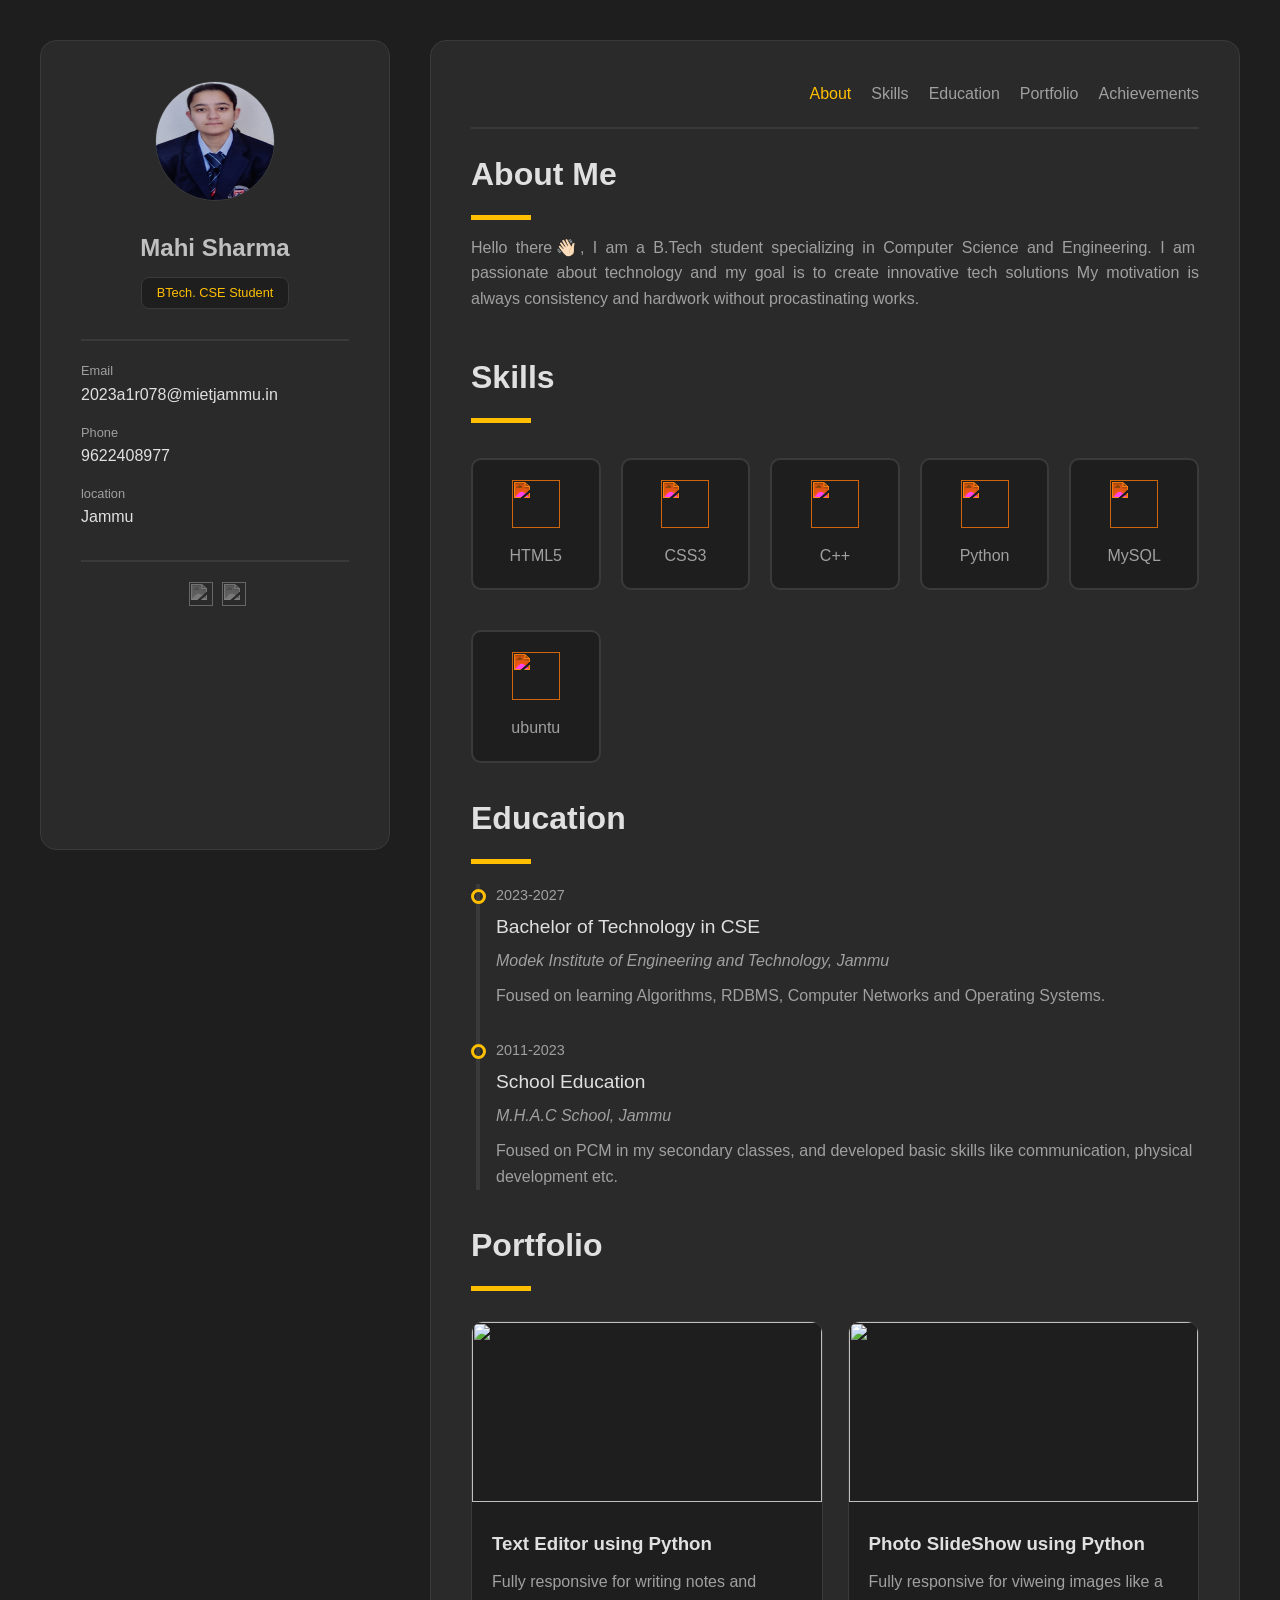
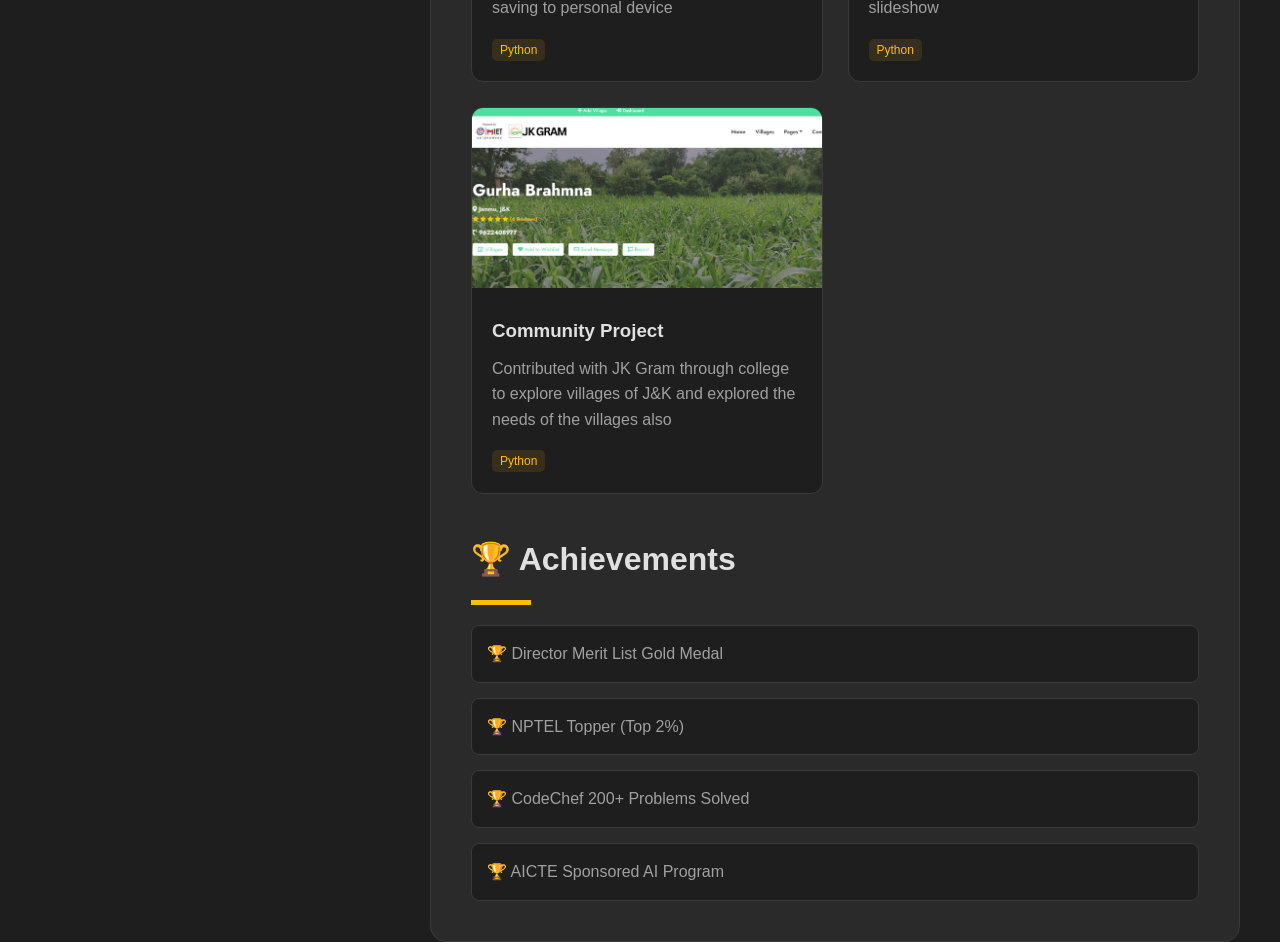
==== index.html @ b05ddf2f "index.html" ====
<!DOCTYPE html>
<html lang="en">
<head>
    <meta charset="UTF-8">
    <meta name="viewport" content="width=device-width, initial-scale=1.0">
    <title>Profile Portfolio</title>
    <link rel="stylesheet" href="./style_portfolio.css">
</head>
<body>
    <div class="main-container">

        <!-- side bar-->
        <div class="sidebar">
            <!-- profile -->
            <div class="profile">
                <img src="./IMG_20241109_184300_1 (3).jpg" alt="Image not found">
                <h2>Mahi Sharma</h2>
                <p>BTech. CSE Student</p>

            </div>
             <!-- contact -->
             <div class="contact">
                <div class="email">
                    <h3 class="label">Email</h3>
                    <a href="mailto:2023a1r078@mietjammu.in" class="value">2023a1r078@mietjammu.in</a>
                </div>
        
                <div class="phone">
                    <h3 class="label">Phone</h3>
                    <a href="tel:9622408977" class="value">9622408977</a>
                </div>
                <div class="Location">
                    <h3 class="label">location</h3>
                    <p class="value">Jammu</p>
                </div>

             </div>
             <!-- social media-->
             <div class="social">
                <a href="https://github.com/MAHISHARMA-2023A1R078"><img src="https://simpleicons.org/icons/github.svg"></a>
                <a href="https://www.linkedin.com/in/mahi-sharma-91292b2a6/?lipi=urn%3Ali%3Apage%3Ad_flagship3_profile_view_base_contact_details%3BTURhG%2B%2FARxe5LaQMdCA8BA%3D%3D"><img src="https://www.svgrepo.com/show/16193/linkedin-logo.svg"></a>


             </div>
        </div>

        <!--  main-content -->
        <div class="main-content">
            <!-- Navigation -->
            <div id="navigation">
                <nav>
                    <a href="#about" class="active">About</a>
                    <a href="#skills">Skills</a>
                    <a href="#education">Education</a>
                    <a href="#portfolio"> Portfolio</a>
                    <a href="#achievements">Achievements</a>
                </nav>
            </div>

            <!-- About me -->
            <div id="about">
                <h2 class="heading">About Me</h2>
                <div class="line"></div>
                <p class="content">Hello there👋🏻, 
                   I am a B.Tech student specializing in Computer Science and Engineering. 
                   I am passionate about technology and my goal is to create innovative tech solutions
                   My motivation is always consistency and hardwork without procastinating works.
                </p>
                
            </div>
            <!-- Skills -->
            <div id="skills">
                <h2 class="heading">Skills</h2>
                <div class="line"></div>
                <div class="grid-container">
                    <div class="item">
                        <img src="https://simpleicons.org/icons/html5.svg" alt="">
                        <h3>HTML5</h3>
                    </div>
                    <div class="item">
                        <img src="https://simpleicons.org/icons/css.svg" alt="">
                        <h3>CSS3</h3>
                    </div>
                    <div class="item">
                        <img src="https://simpleicons.org/icons/cplusplus.svg" alt="">
                        <h3>C++</h3>
                    </div>
                    <div class="item">
                        <img src="https://simpleicons.org/icons/python.svg" alt="">
                        <h3>Python</h3>
                    </div>
                    <div class="item">
                        <img src="https://simpleicons.org/icons/mysql.svg" alt="">
                        <h3>MySQL</h3>
                    </div>
                    <div class="item">
                        <img src="https://simpleicons.org/icons/ubuntu.svg" alt="">
                        <h3>ubuntu</h3>
                    </div>
                </div>

            </div>
            <!-- Education -->
            <div id="education">
                <h2 class="heading">Education</h2>
                <div class="line"></div>
                <div class="edtech">
                    <div class="edfirst">
                        <div class="year">2023-2027</div>
                        <h3 class="degree">Bachelor of Technology in CSE</h3>
                        <p class="college">Modek Institute of Engineering and Technology, Jammu</p>
                        <p class="work">Foused on learning Algorithms, RDBMS, Computer Networks and Operating Systems.</p>
                        <div class="goal"></div>
                    </div>
                    <div class="edsecond">
                        <div class="year">2011-2023</div>
                        <h3 class="degree">School Education</h3>
                        <p class="college">M.H.A.C School, Jammu</p>
                        <p class="work">Foused on PCM in my secondary classes, and developed basic skills like communication, physical development etc.</p>
                        <div class="goal"></div>
                    </div>
                    <div class="liner"></div>
                </div>
            </div>
            <!-- Portfolio -->
            <div id="portfolio">
                <h2 class="heading">Portfolio</h2>
                <div class="line"></div>
                <div class="project-container">
                    <div class="project">
                        <img src="https://i.ytimg.com/vi/1H8_baIvodA/sddefault.jpg" alt="">
                        <div class="card">
                            <h3>Text Editor using Python</h3>
                            <p>Fully responsive for writing notes and saving to personal device</p>
                            <span>Python</span>
                        </div>
                    </div>
                    <div class="project">
                        <img src="https://i.ytimg.com/vi/_jgw7N3Iq7M/hq720.jpg?sqp=-oaymwE7CK4FEIIDSFryq4qpAy0IARUAAAAAGAElAADIQj0AgKJD8AEB-AH-CYAC0AWKAgwIABABGCwgWyh_MA8=&rs=AOn4CLD88LDw3wIp6yeGvsnVzyhh04H8mg" alt="">
                        <div class="card">
                            <h3>Photo SlideShow using Python</h3>
                            <p>Fully responsive for viweing images like a slideshow</p>
                            <span>Python</span>
                        </div>
                    </div>
                    <div class="project">
                        <a href="https://community.mietjmu.in/hotel/Gurha-Brahmna" target="_blank">
                            <img src="./Screenshot 2026-03-19 131323.png" alt="Image not found">
                            <div class="card">
                                <h3>Community Project</h3>
                                <p>Contributed with JK Gram through college to explore villages of J&K and explored the needs of the villages also</p>
                                <span>Python</span>
                            </div>
                        </a>
                    </div>
            
                </div>

            </div>
            <!--Achievements-->
            <div id="achievements">
                <h2 class="heading">🏆 Achievements</h2>
                <div class="line"></div>
                <div class="ach-container">
                    <a href="./IMG_20251011_164500.jpg" target="_blank" class="ach">
                        Director Merit List Gold Medal
                    </a>
                    <a href="./Screenshot 2026-03-19 135424.png" target="_blank" class="ach">
                        NPTEL Topper (Top 2%)
                    </a>

                    <a href="./1000039396.png" target="_blank" class="ach">
                        CodeChef 200+ Problems Solved
                    </a>

                    <a href="./gmail_images20260319_135039.png" target="_blank" class="ach">
                        AICTE Sponsored AI Program
                    </a>
                </div>

            </div>
            
        </div>

    </div>
</body>
</html>
---- style_portfolio.css ----
*{
    padding:0;
    margin:0;
    box-sizing:border-box;
}

/* for main body */

body{
    background-color: #1e1e1e;
    font-family: sans-serif;
    color: #a0a0a0; /*text color */
    line-height: 1.6; /* line ke bichmein height */
    

}

.main-container{
    display: grid;
    max-width: 1200px;
    grid-template-columns: 350px 1fr; /* first col 350px and agla wla ke liye remaining space bcha hua dusre ko miljayega */
    gap: 40px;
    padding-top: 40px;
    margin: auto; /* display flags, justify content : no need , auto se left right automat set not top bottom5*/


}

.sidebar{
    height: 90vh; /* sid bar height: 90 view port height */
    background-color: #2a2a2a;
    border: 1px solid #3a3a3a;
    border-radius: 16px;
    padding: 40px;
    position: sticky;
    top: 40px;
}

.main-content{
    /* height: 90vh;  ab height content ke hisaaab se khud fit hogi*/
    background-color: #2a2a2a;
    border: 1px solid #3a3a3a;
    border-radius: 16px;
    padding: 40px;
}


/* Profile section */
.profile{
    text-align: center;
}

.profile img{
    height: 120px;
    width: 120px;
    border-radius:50%;
    border: 1px solid #3a3a3a;

}

.profile h2{
    font-size: 1.5rem;
    font-weight: 700;
    margin-top: 20px;
    color: #c0c0c0;
}

.profile p{
    background-color: #1e1e1e;
    padding: 5px 15px;
    color: #FFBF00;
    border: 1px solid #3a3a3a;
    font-size: 0.8rem;
    border-radius: 8px;
    display: inline-block;
    margin-top: 10px;
}

/* contact information */

.contact{
    margin-top: 30px;
    border-top: 2px solid #3a3a3a;
    padding-top: 20px;

}

.label{
    font-weight: 500;
    font-size: 0.8rem;
    color: #a0a0a0;
}


.value{
    color: #e0e0e0;
    text-decoration: none; /* no need to MARK AS special niche line mat dikhao */

}

.email,.phone{
    margin-bottom:15px;

}

.social{
    margin-top: 30px;
    border-top: 2px solid #3a3a3a;
    padding-top: 20px;
    text-align: center;

}

.social img{
    height: 24px;
    width: 24px;
    margin-left: 5px;
    filter: grayscale(1) invert(0.7);
    transition: filter 0.3s ease;  /*transition filter propertry pr 0.3s ke liye */

}

.social img:hover{
    filter: grayscale(0) invert(0);
}


/* Main Content */

/* Navigation */
#navigation{ /*side tabs at top */
    border-bottom: 2px solid #3a3a3a;
    margin-bottom: 20px;
    padding-bottom: 20px;
}

nav{
    display: flex;
    justify-content: flex-end;
    gap: 20px;
}

nav a{ /* nav ke andar anchor tag */
    text-decoration: none;
    color: #a0a0a0;
    font-weight: 500;
    transition: color 0.3s ease;
}

.active, nav a:hover{ /*sirf about ka color yellow ha tbhi alag se class di isse */
    color: #FFBF00;
}


/* about me */

.heading{
    color: #e0e0e0;
    font-size: 2rem;
    margin-bottom: 15px;
}

.line{
    width: 60px;
    height: 5px;
    background-color: #FFBF00;
    margin-bottom: 15px;
}

.content{
    text-align: justify;
    color: #a0a0a0;
}

#about{
    margin-bottom: 40px;
}


/* Skills Section */
.grid-container{
    display: grid;
    grid-template-columns: repeat(auto-fit, minmax(120px,1fr));
    gap: 20px;

}


.item{
    padding: 20px;
    border-radius: 10px;                                                                                                                                                                                                        
    border: 2px solid #3a3a3a;
    background-color: #1e1e1e;
    text-align: center;
    margin-top: 20px;
    transition: transform 0.3s ease, box-shadow 0.3s ease;

}


.item img{
    height: 48px;
    width: 48px;
    filter: invert(75%) sepia(50%) saturate(1000%) hue-rotate(350deg) brightness(110%) contrast(101%);
    margin-bottom: 15px;
}


.item h3{
    font-size: 1rem;
    font-weight: 500;
}

.item:hover{
    transform: scale(1.1);
    box-shadow: 0px 0px 10px 5px rgba(0,0,0,0.3);
}

/* Education */
#education{
    margin-top: 30px;
}

.edtech{
    position: relative;
    margin-top: 20px;
}

.year{
    font-size: 0.9rem;
    color: #a0a0a0;
    margin-bottom: 5px;
}

.degree{
    color: #e0e0e0;
    font-size: 1.2rem;
    font-weight: 500;
    margin-bottom: 5px;
}

.college{
    font-style: italic;
    color: #a0a0a0;
    margin-bottom: 10px;
}

.work{
    color: #a0a0a0;
}

.edfirst, .edsecond{
    margin-bottom: 30px;
    padding-left: 25px;
    position: relative;


}


.goal{
    height: 15px;
    width: 15px;
    border: 3px solid #FFBF00;
    border-radius: 50%;
    position: absolute; /*parent : edfirst, and edsecond (relative) ke comparison mein absolute*/
    top: 5px;
    left: 0px;
    z-index: 5; /*circle(gola) line se upar agye using this z-index*/
}


.liner{
    position: absolute;
    width: 2px;
    top: 0px;
    bottom: 0px;
    left: 5px;
    border: 2px solid #3a3a3a;

}


/* Portfolio */
.project-container{
    margin-top: 30px;
    display: grid;
    grid-template-columns: 1fr 1fr; /* 2 fractions mein divide */
    gap: 25px;
}

.project{
    background-color: #1e1e1e;
    border-radius: 12px;
    border: 1px solid #3a3a3a;
    overflow: hidden;
    transition: transform 0.5s ease, box-shadow 0.5s ease;

}

.project:hover{
    transform: translateY(-10px);
    box-shadow: 0px 0px 10px 5px rgba(0,0,0,0.3);
}
.project img{
    height: 180px;
    width: 100%;
    object-fit: cover; /* img ki dimension ko pura zoom out fit krdeta ha */
}

.card{
    padding: 20px;
}

.card h3{
    color: #e0e0e0;
    margin-bottom: 10px;
}

.card p{
    color: #a0a0a0;
    line-height: 1.6;
    margin-bottom: 15px;
}

.card span{
    background-color: rgba(255,191,0,0.1);
    color: #FFBF00;
    padding: 4px 8px;
    border-radius: 5px;
    font-size: 0.75rem;
    margin-right: 5px;
}

/* to make this website responsive */

@media screen and (max-width: 1200px) {
    .main-container{
        grid-template-columns: 1fr;
        padding: 20px;
    }

    .sidebar{
        position: static;
        height: auto;
    }
}


@media screen and (max-width:750px){
    .project-container{
        grid-template-columns: 1fr;
    }

    #navigation nav{
        justify-content: center;
        flex-wrap: wrap;
    }

    .sidebar{
        display: flex;
        justify-content: center;
        gap: 40px;
    }
}

/*project community */
.project a{
    text-decoration: none;
    color: inherit;
    display: block;
    height: 100%;
    width: 100%;
}

.project a:hover{
    color: inherit;
}

.project a:visited{
    color: inherit;
}

.project a:active{
    color: inherit;
}


/*Acheivements*/ 
#achievements{
    margin-top: 40px;
}

.ach-container{
    margin-top: 20px;
    display: flex;
    flex-direction: column;
    gap: 15px;
}

.ach{
    text-decoration: none;
    border: 1px solid #3a3a3a;
    background-color: #1e1e1e;
    padding: 15px;
    border-radius: 8px;

    color: #a0a0a0;   /* same as site text */

    transition: transform 0.5s ease,
                box-shadow 0.5s ease,
                color 0.3s ease;
}

.ach:hover{
    transform: translateY(-10px);
    box-shadow: 0px 0px 10px 5px rgba(0,0,0,0.3);
    color: #FFBF00;
}

.ach::before{
    content: "🏆 ";
}

/* glow effect */
.ach:hover{
    transform: translateY(-10px);
    box-shadow: 0px 0px 12px 2px rgba(255,191,0,0.3);
    color: #FFBF00;
}

/*slide effect*/
/* .ach:hover{
    transform: translateY(-10px) translateX(3px);
    box-shadow: 0px 0px 10px 5px rgba(0,0,0,0.3);
    color: #FFBF00;
} */

/*emojii blink*/
.ach:hover::before{
    animation: blink 0.8s infinite;
}

@keyframes blink{
    0%{ opacity:1; }
    50%{ opacity:0.4; }
    100%{ opacity:1; }
}
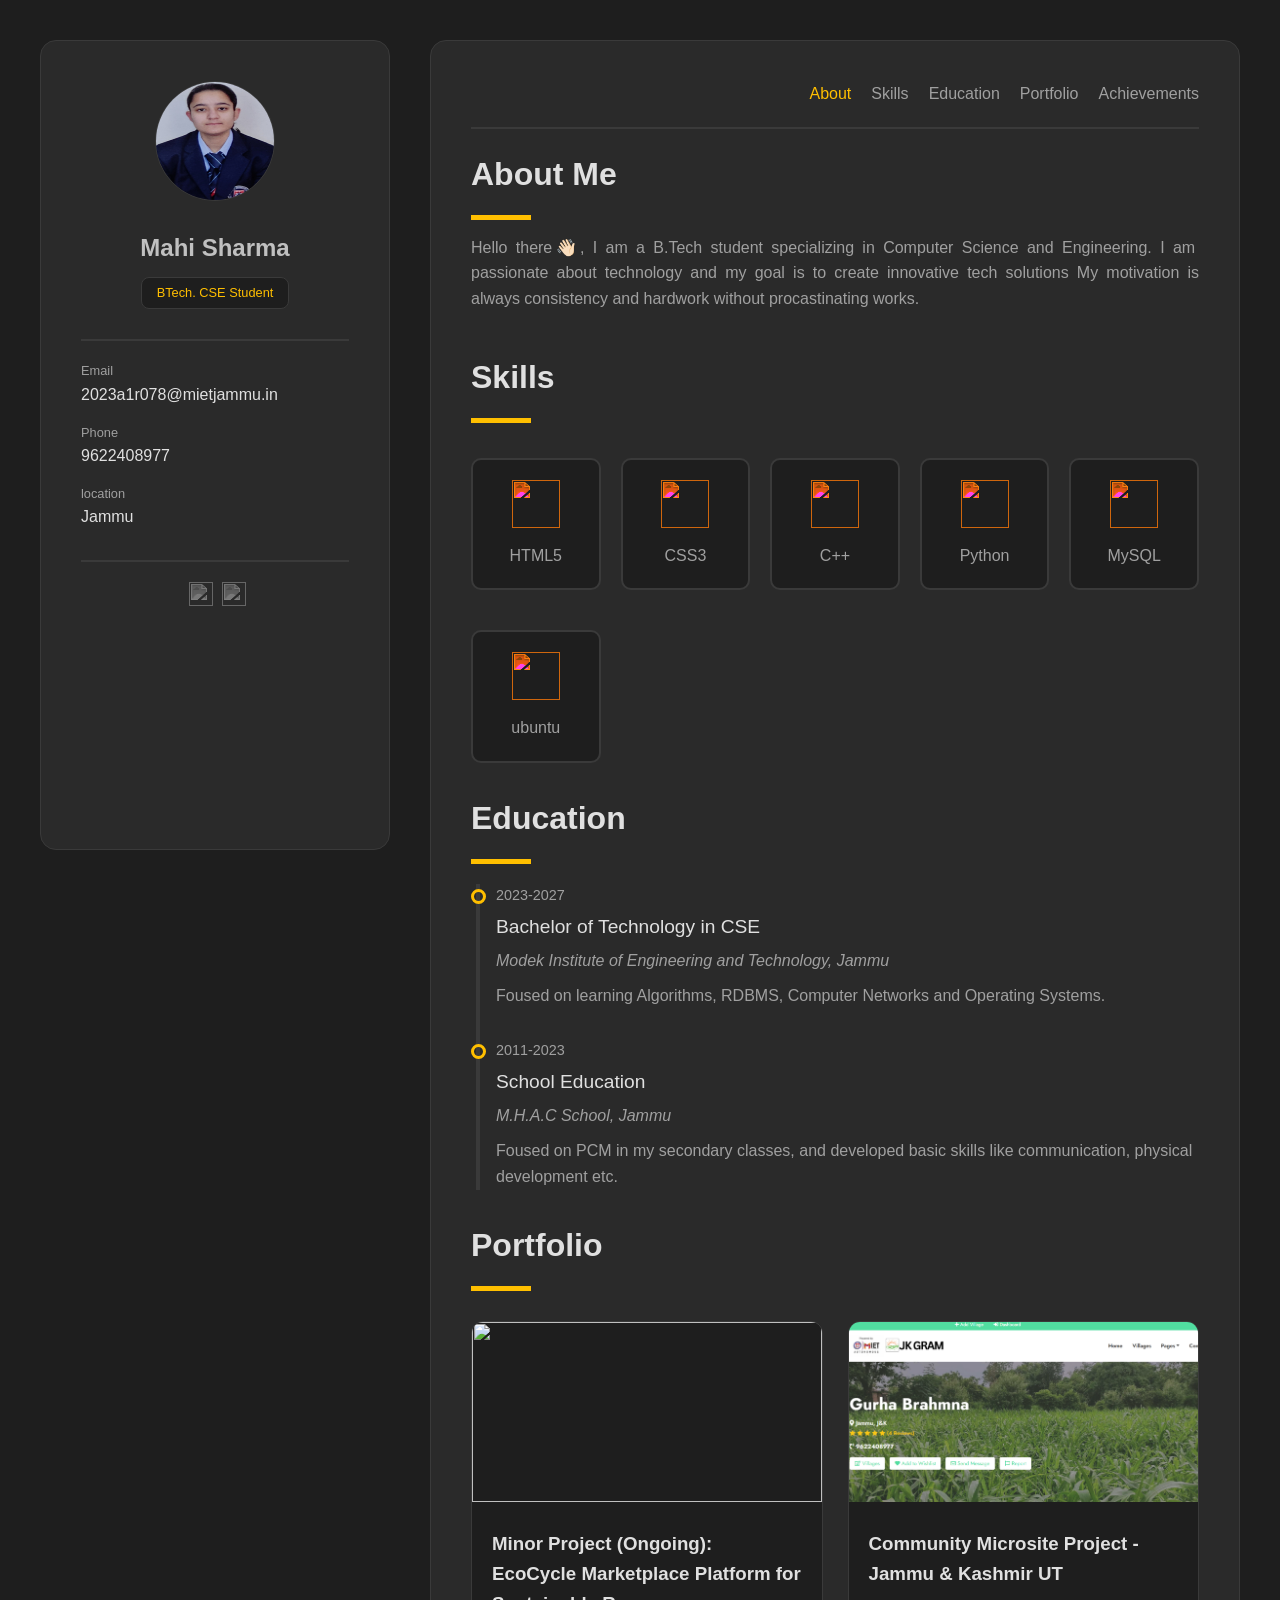
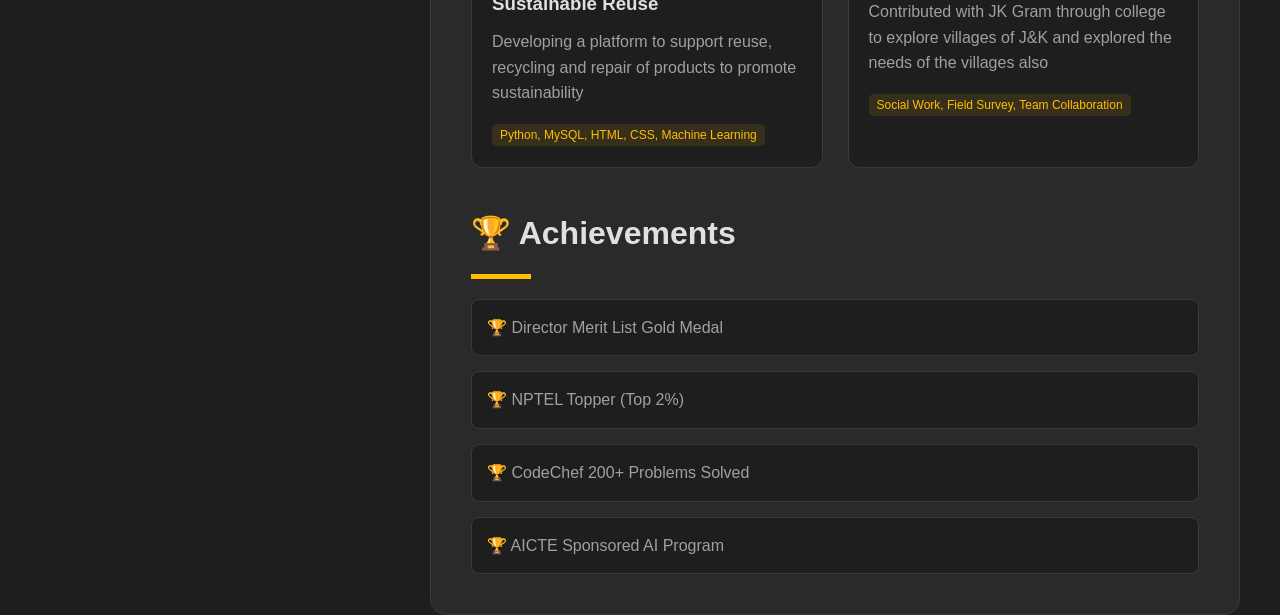
==== commit 0b22278e: "index.html" ====
--- a/index.html
+++ b/index.html
@@ -127,29 +127,22 @@
                 <h2 class="heading">Portfolio</h2>
                 <div class="line"></div>
                 <div class="project-container">
+                    
                     <div class="project">
-                        <img src="https://i.ytimg.com/vi/1H8_baIvodA/sddefault.jpg" alt="">
+                        <img src="https://img.freepik.com/free-vector/flat-design-circular-economy-infographic_23-2149195974.jpg" alt="">
                         <div class="card">
-                            <h3>Text Editor using Python</h3>
-                            <p>Fully responsive for writing notes and saving to personal device</p>
-                            <span>Python</span>
-                        </div>
-                    </div>
-                    <div class="project">
-                        <img src="https://i.ytimg.com/vi/_jgw7N3Iq7M/hq720.jpg?sqp=-oaymwE7CK4FEIIDSFryq4qpAy0IARUAAAAAGAElAADIQj0AgKJD8AEB-AH-CYAC0AWKAgwIABABGCwgWyh_MA8=&rs=AOn4CLD88LDw3wIp6yeGvsnVzyhh04H8mg" alt="">
-                        <div class="card">
-                            <h3>Photo SlideShow using Python</h3>
-                            <p>Fully responsive for viweing images like a slideshow</p>
-                            <span>Python</span>
+                            <h3>Minor Project (Ongoing): EcoCycle Marketplace Platform for Sustainable Reuse</h3>
+                            <p>Developing a platform to support reuse, recycling and repair of products to promote sustainability</p>
+                            <span>Python, MySQL, HTML, CSS, Machine Learning</span>
                         </div>
                     </div>
                     <div class="project">
                         <a href="https://community.mietjmu.in/hotel/Gurha-Brahmna" target="_blank">
                             <img src="./Screenshot 2026-03-19 131323.png" alt="Image not found">
                             <div class="card">
-                                <h3>Community Project</h3>
+                                <h3>Community Microsite Project - Jammu & Kashmir UT</h3>
                                 <p>Contributed with JK Gram through college to explore villages of J&K and explored the needs of the villages also</p>
-                                <span>Python</span>
+                                <span>Social Work, Field Survey, Team Collaboration</span>
                             </div>
                         </a>
                     </div>
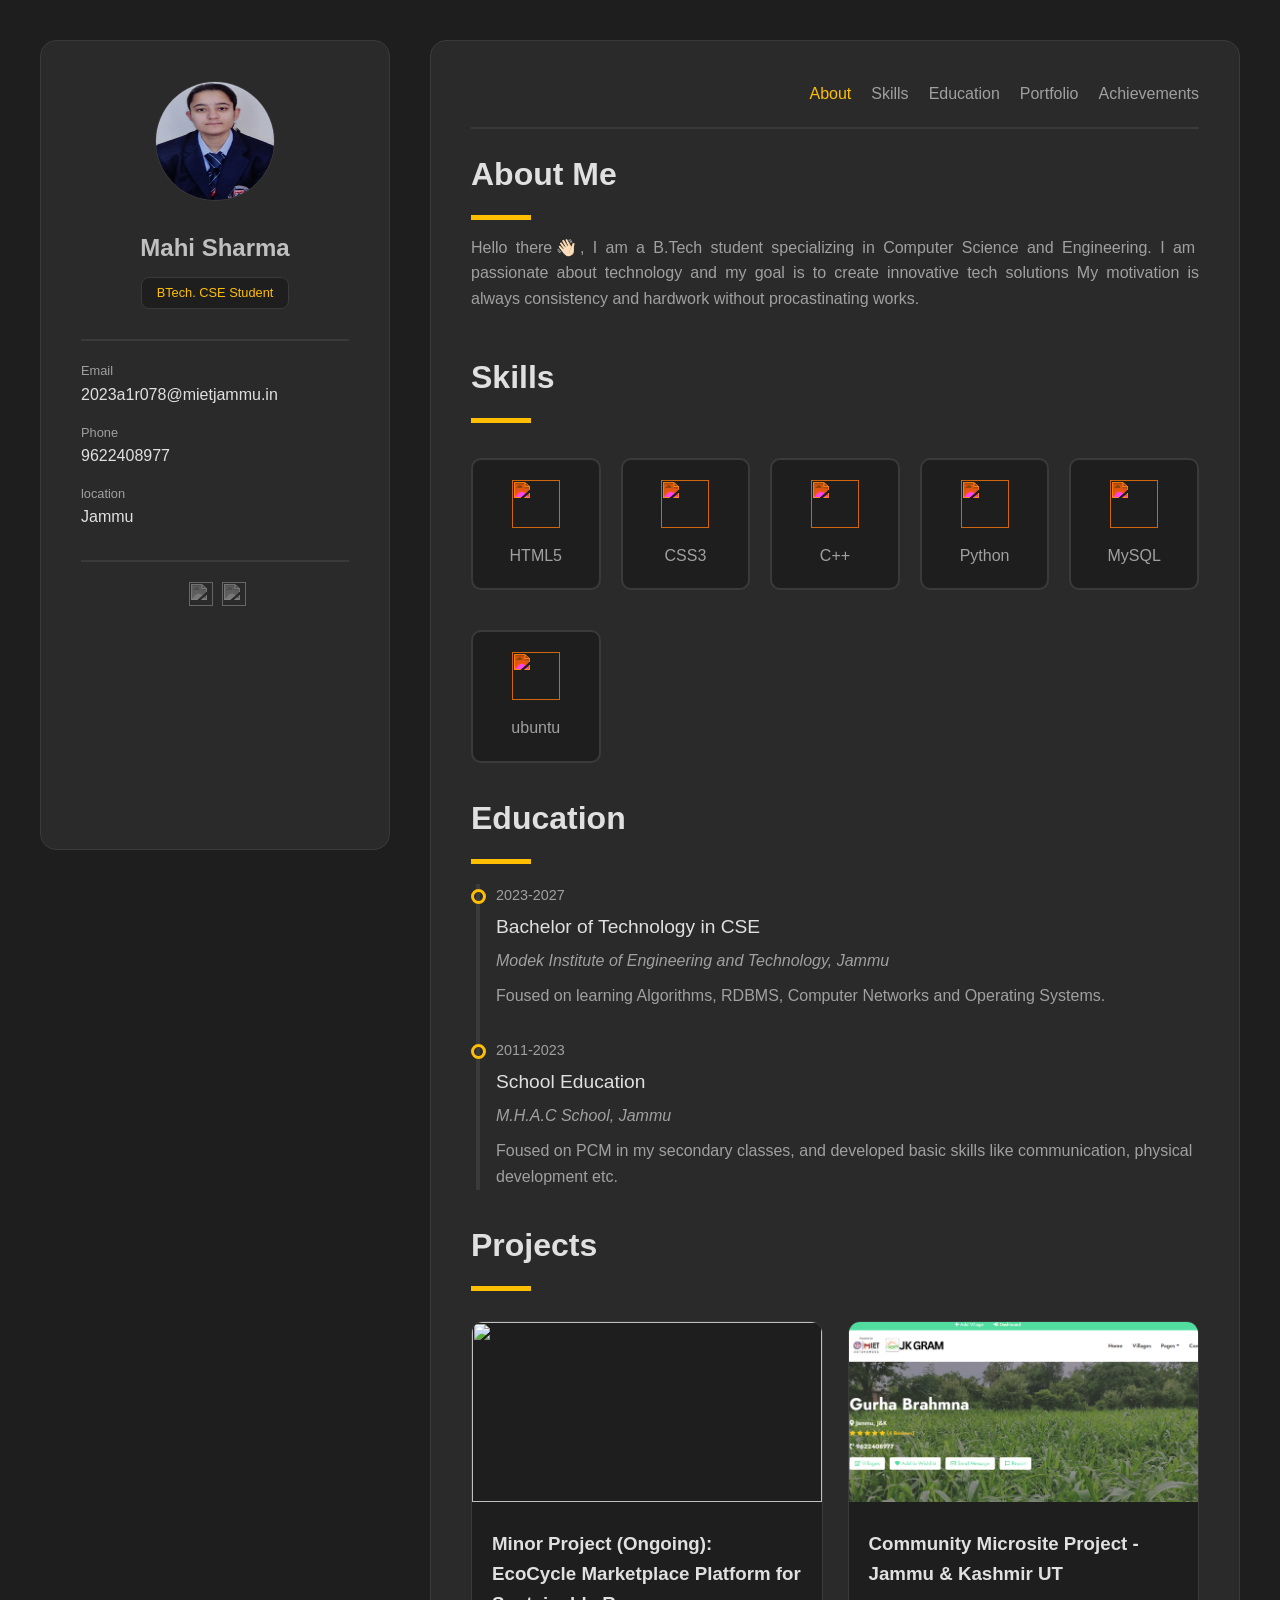
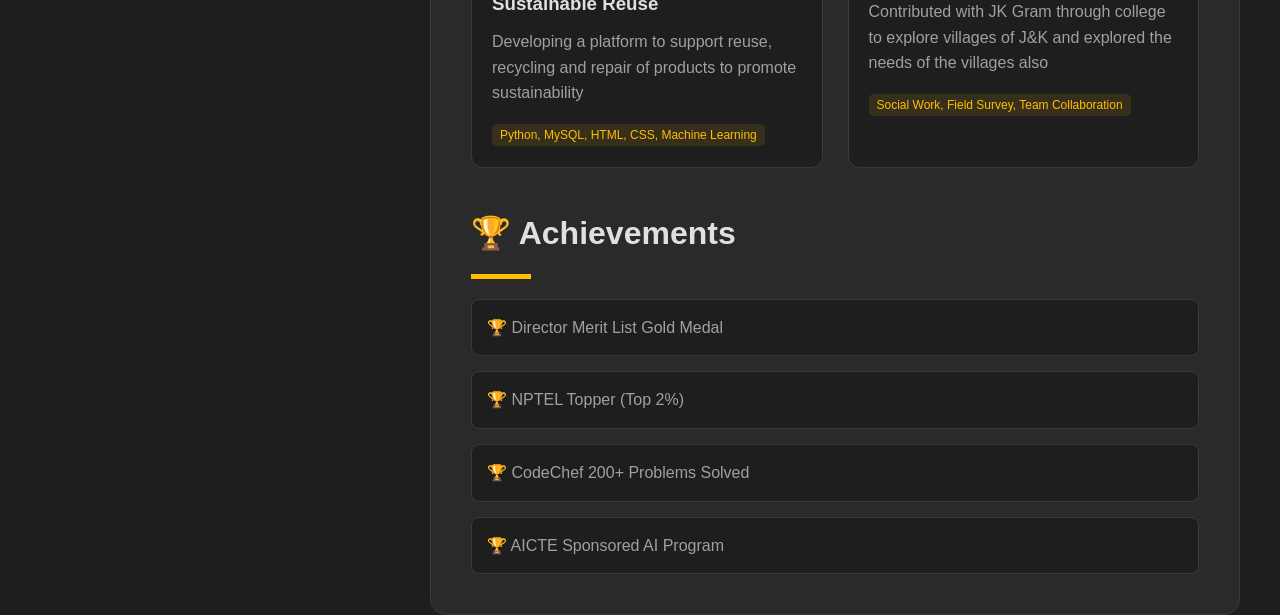
==== commit 38c87aa3: "index.html" ====
--- a/index.html
+++ b/index.html
@@ -124,7 +124,7 @@
             </div>
             <!-- Portfolio -->
             <div id="portfolio">
-                <h2 class="heading">Portfolio</h2>
+                <h2 class="heading">Projects</h2>
                 <div class="line"></div>
                 <div class="project-container">
                     
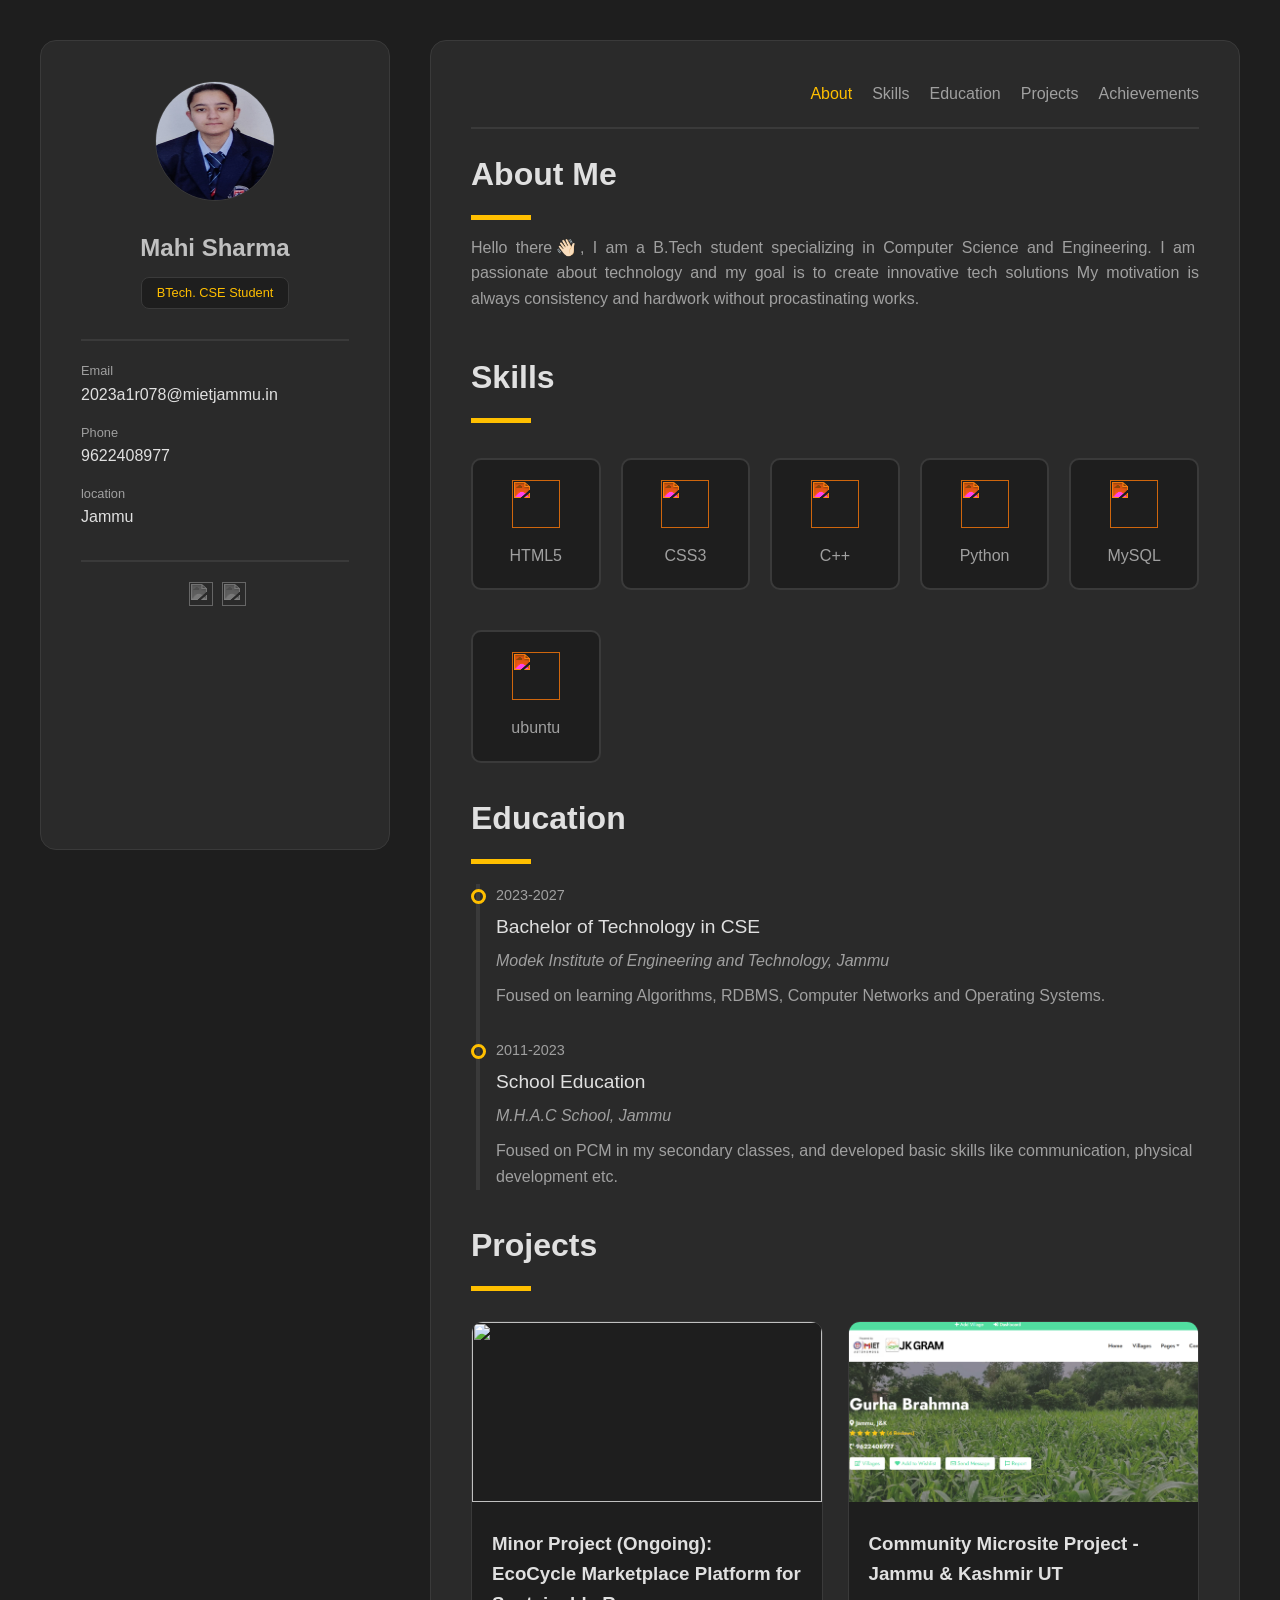
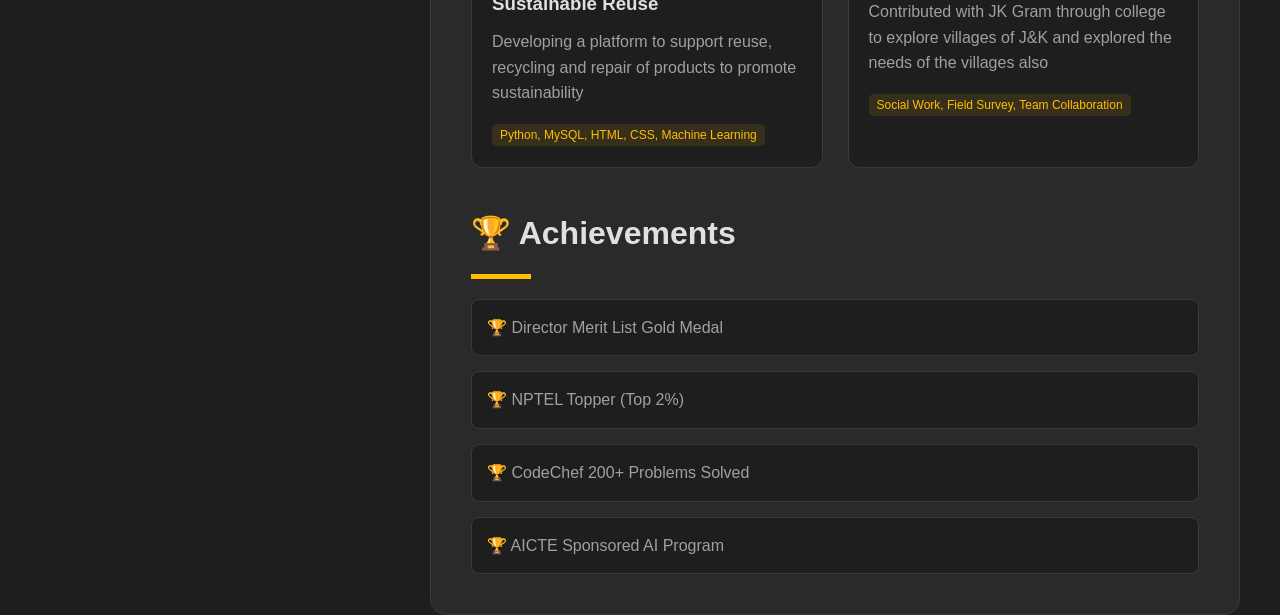
==== commit 0e7ae111: "index.html" ====
--- a/index.html
+++ b/index.html
@@ -52,7 +52,7 @@
                     <a href="#about" class="active">About</a>
                     <a href="#skills">Skills</a>
                     <a href="#education">Education</a>
-                    <a href="#portfolio"> Portfolio</a>
+                    <a href="#portfolio"> Projects</a>
                     <a href="#achievements">Achievements</a>
                 </nav>
             </div>
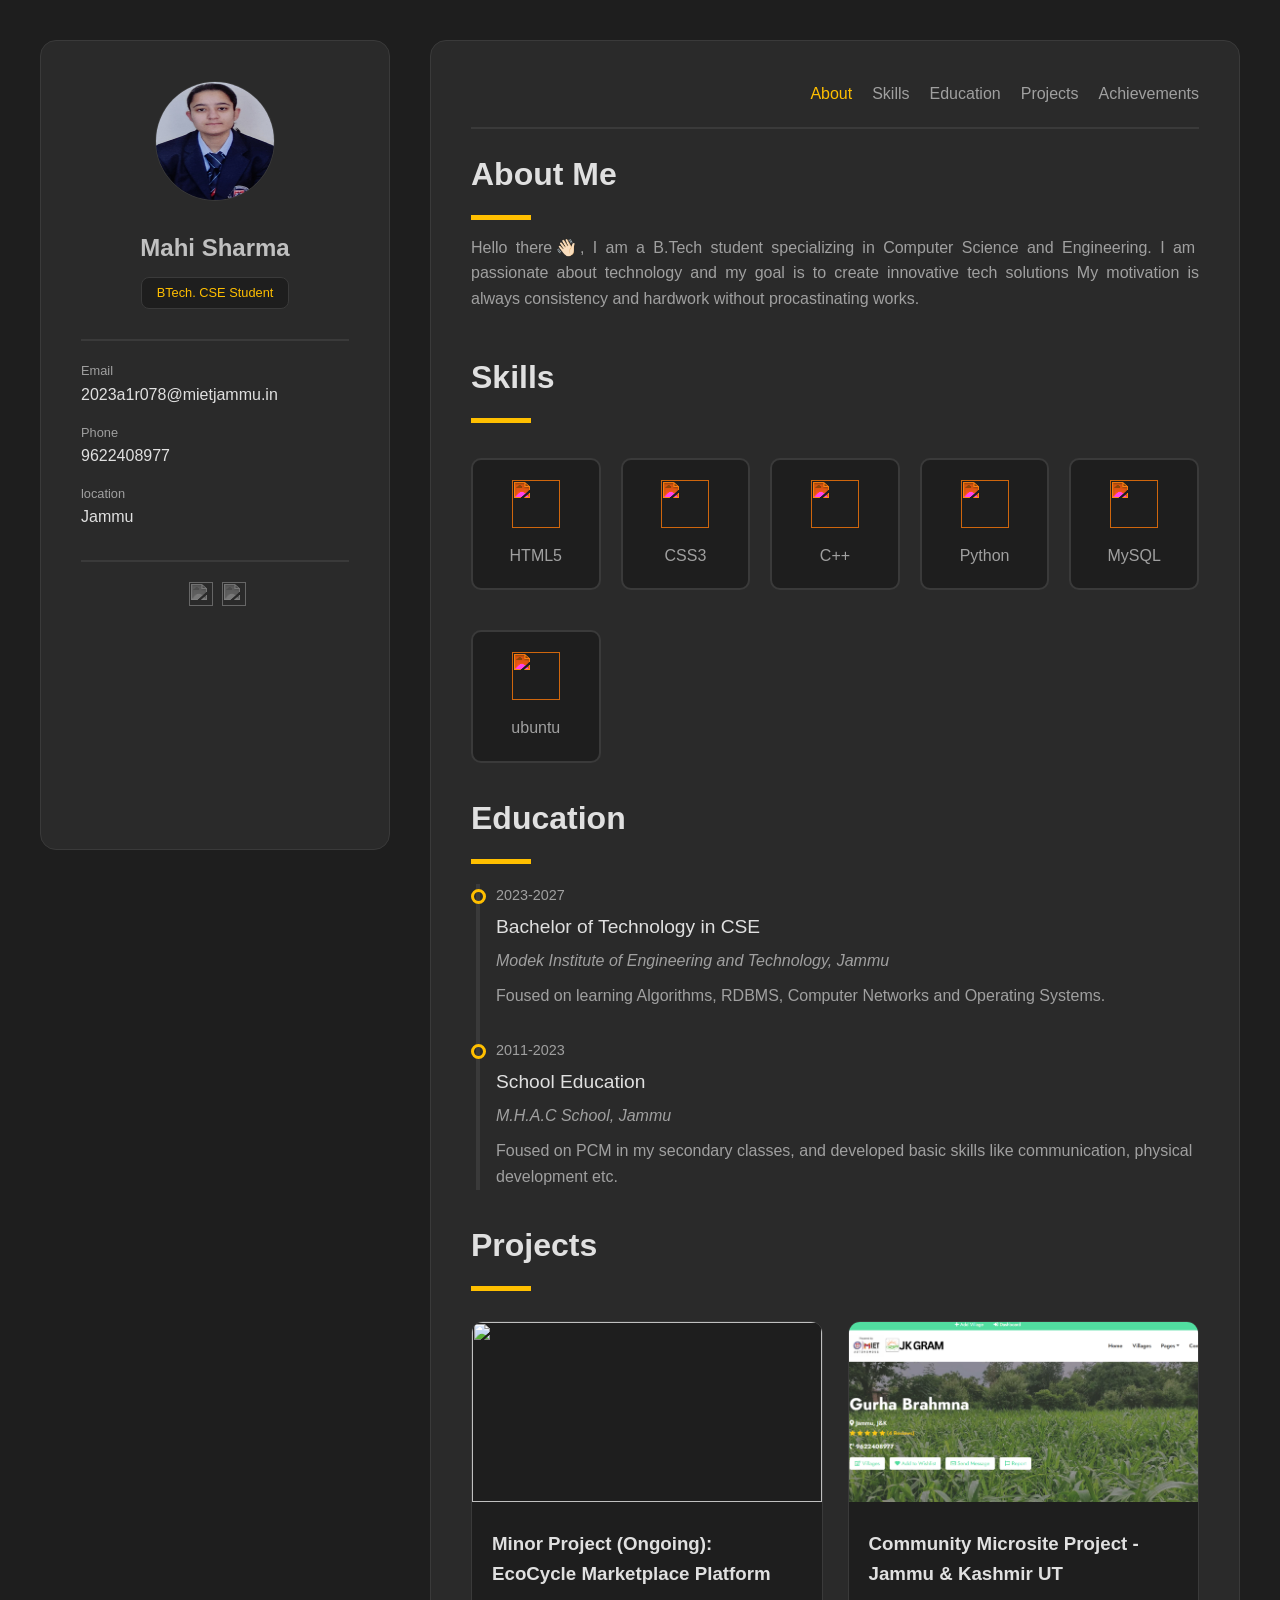
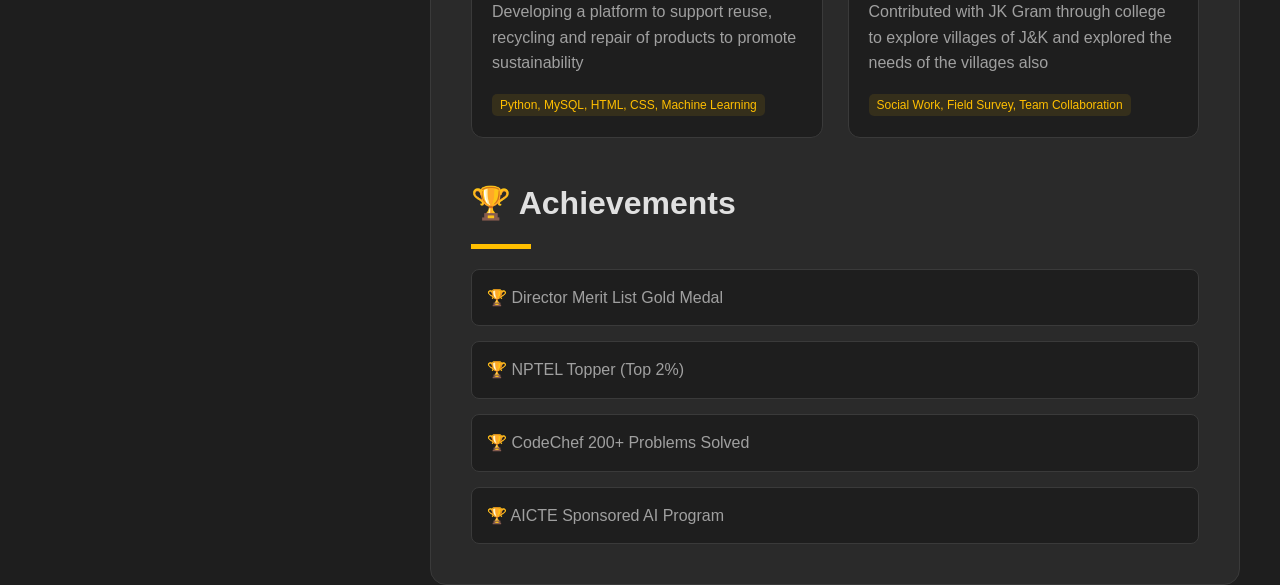
==== commit ce44f0ec: "index.html" ====
--- a/index.html
+++ b/index.html
@@ -131,7 +131,7 @@
                     <div class="project">
                         <img src="https://img.freepik.com/free-vector/flat-design-circular-economy-infographic_23-2149195974.jpg" alt="">
                         <div class="card">
-                            <h3>Minor Project (Ongoing): EcoCycle Marketplace Platform for Sustainable Reuse</h3>
+                            <h3>Minor Project (Ongoing): EcoCycle Marketplace Platform</h3>
                             <p>Developing a platform to support reuse, recycling and repair of products to promote sustainability</p>
                             <span>Python, MySQL, HTML, CSS, Machine Learning</span>
                         </div>
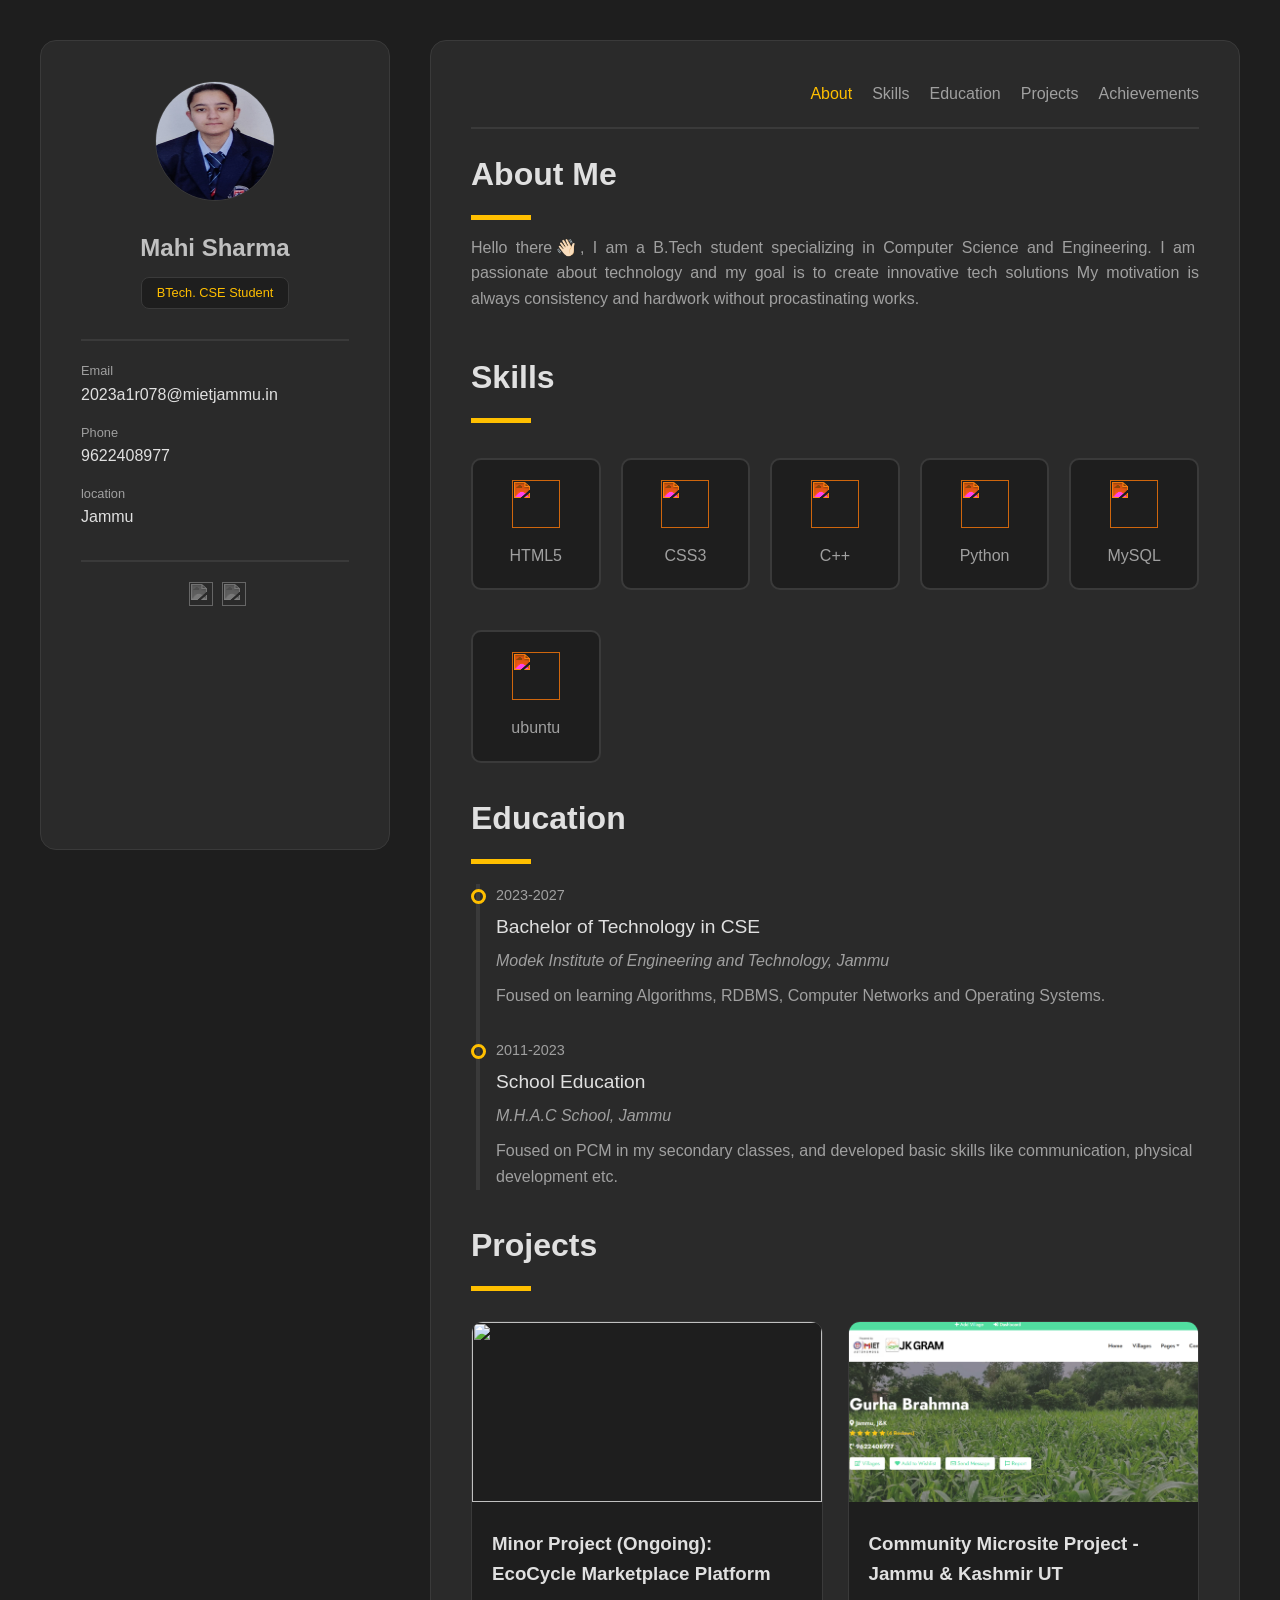
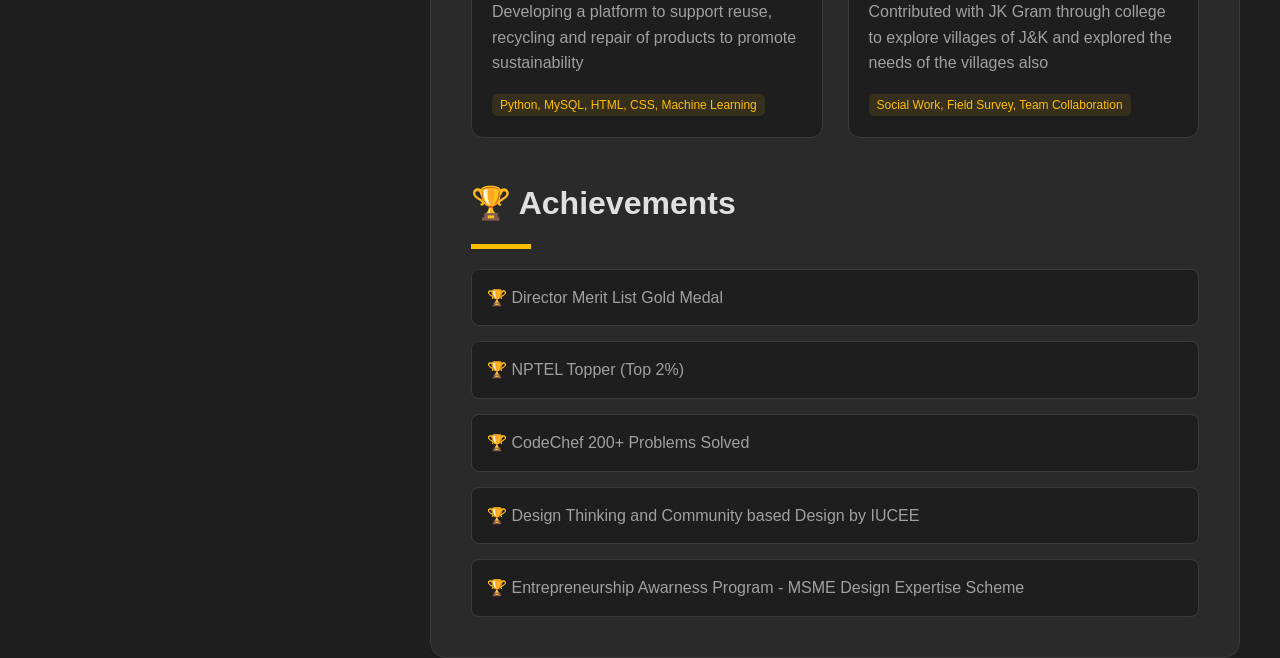
==== commit 087fbc7b: "index.html" ====
--- a/index.html
+++ b/index.html
@@ -166,9 +166,15 @@
                         CodeChef 200+ Problems Solved
                     </a>
 
+                    <a href="./Screenshot_2025-09-13-16-12-53-26_e2d5b3f32b79de1d45acd1fad96fbb0f.jpg" target="_blank" class="ach">
+                        Design Thinking and Community based Design by IUCEE
+                    </a>
+                    
                     <a href="./gmail_images20260319_135039.png" target="_blank" class="ach">
-                        AICTE Sponsored AI Program
+                        Entrepreneurship Awarness Program - MSME Design Expertise Scheme
                     </a>
+                    
+
                 </div>
 
             </div>
